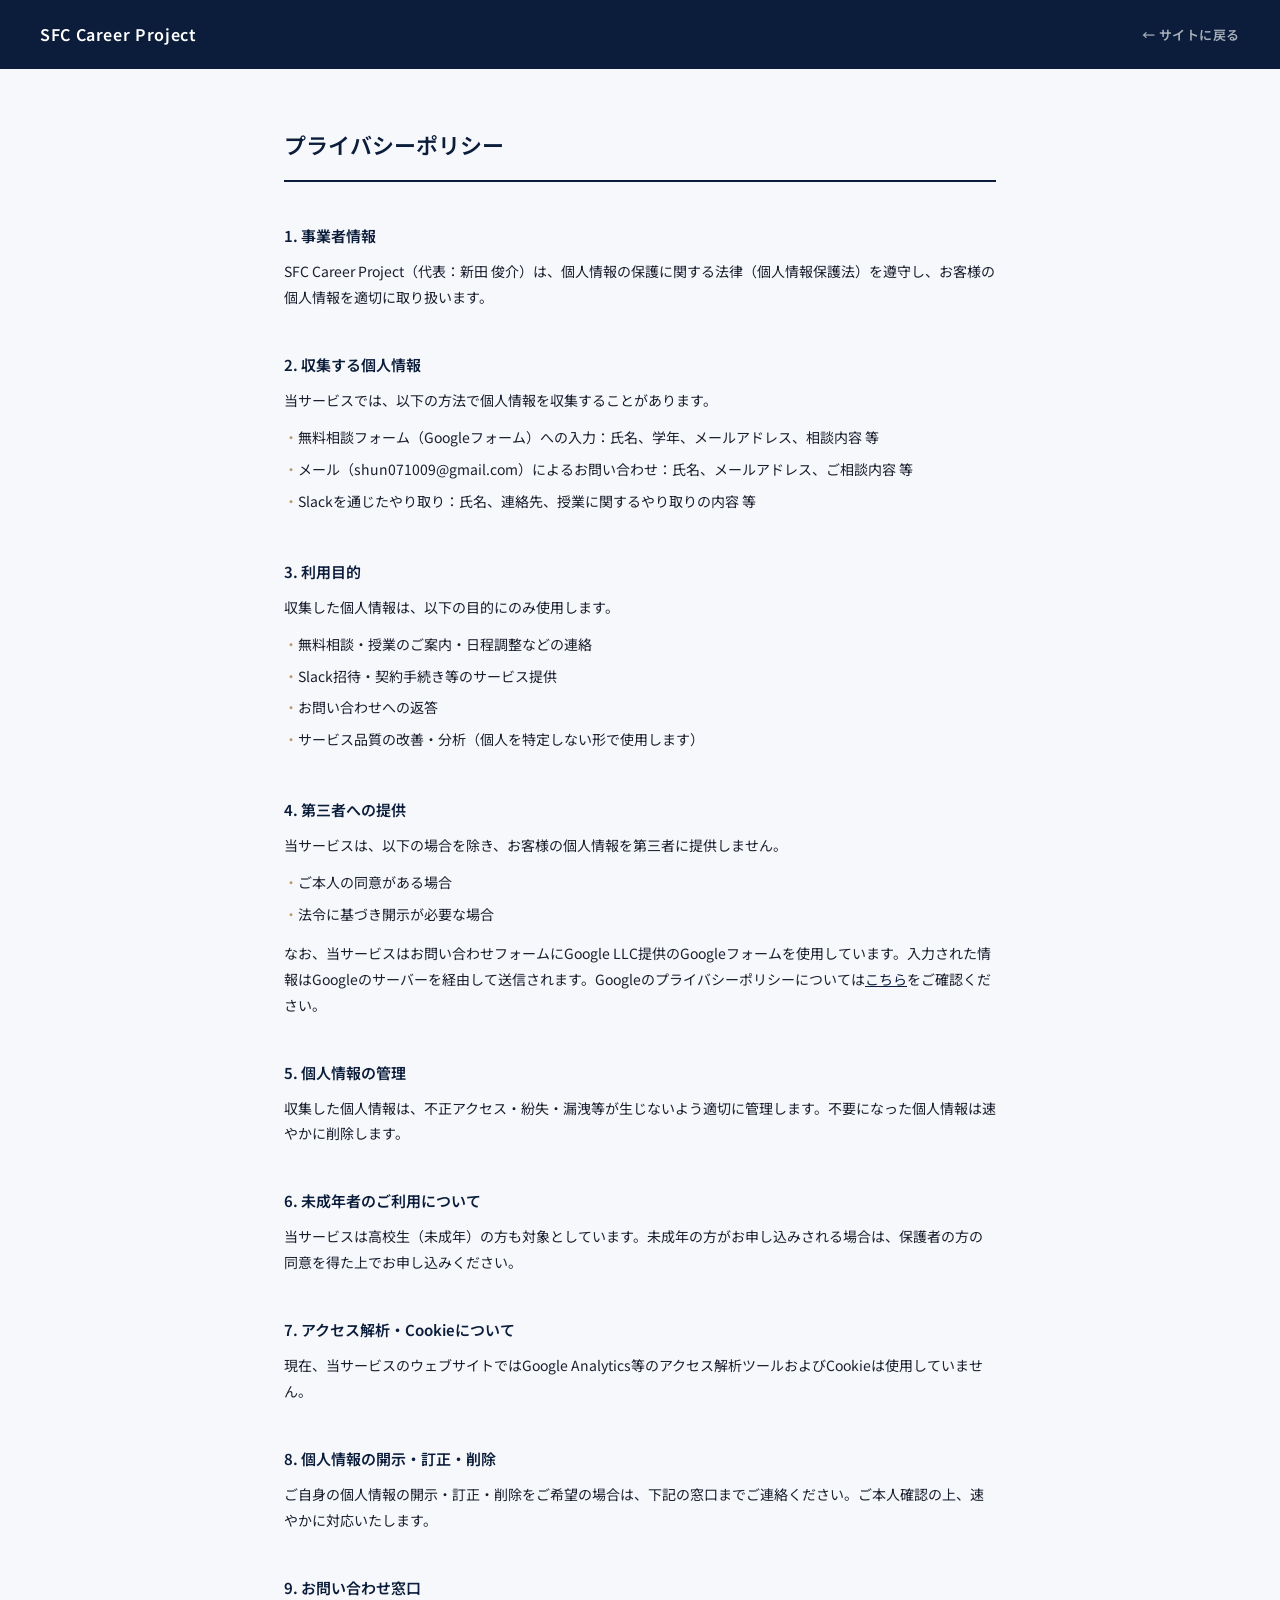
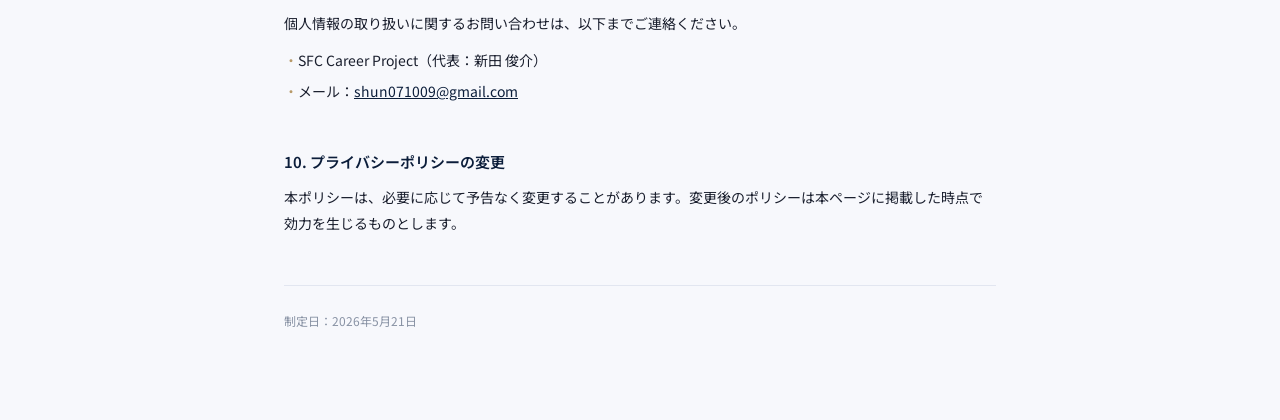
==== privacy.html @ fdcb7f55 "プライバシーポリシーページを追加・フッターリンクを接続 Co-Authored-By: Claude Sonnet 4.6 <noreply@anthropic.com>" ====
<!DOCTYPE html>
<html lang="ja">
<head>
<meta charset="UTF-8" />
<meta name="viewport" content="width=device-width, initial-scale=1.0" />
<title>プライバシーポリシー | SFC Career Project</title>
<link rel="preconnect" href="https://fonts.googleapis.com">
<link rel="preconnect" href="https://fonts.gstatic.com" crossorigin>
<link href="https://fonts.googleapis.com/css2?family=Noto+Sans+JP:wght@400;500;600&display=swap" rel="stylesheet">
<style>
  *, *::before, *::after { box-sizing: border-box; margin: 0; padding: 0; }
  body {
    font-family: 'Noto Sans JP', sans-serif;
    color: #1a1f2e;
    background: #f7f8fc;
    line-height: 1.8;
    font-size: 15px;
  }
  header {
    background: #0b1d3a;
    padding: 20px 40px;
    display: flex;
    align-items: center;
    justify-content: space-between;
  }
  header a {
    color: #fff;
    text-decoration: none;
    font-size: 16px;
    font-weight: 600;
    letter-spacing: .04em;
  }
  header .back {
    color: rgba(255,255,255,.65);
    font-size: 13px;
    display: flex;
    align-items: center;
    gap: 6px;
    text-decoration: none;
    transition: color .15s;
  }
  header .back:hover { color: #fff; }
  .container {
    max-width: 760px;
    margin: 0 auto;
    padding: 56px 24px 80px;
  }
  h1 {
    font-size: 22px;
    font-weight: 600;
    color: #0b1d3a;
    margin-bottom: 40px;
    padding-bottom: 16px;
    border-bottom: 2px solid #0b1d3a;
  }
  .section {
    margin-bottom: 40px;
  }
  h2 {
    font-size: 15px;
    font-weight: 600;
    color: #0b1d3a;
    margin-bottom: 10px;
  }
  p {
    font-size: 14px;
    color: #1a1f2e;
    line-height: 1.85;
    margin-bottom: 8px;
  }
  ul {
    list-style: none;
    margin: 6px 0 0;
  }
  ul li {
    font-size: 14px;
    color: #1a1f2e;
    padding: 3px 0;
    line-height: 1.85;
  }
  ul li::before {
    content: "・";
    color: #b89968;
  }
  a { color: #0b1d3a; }
  .note {
    margin-top: 48px;
    font-size: 12px;
    color: #8892a4;
    line-height: 1.8;
    border-top: 1px solid #e2e6f0;
    padding-top: 24px;
  }
  @media (max-width: 600px) {
    header { padding: 16px 20px; }
    .container { padding: 36px 20px 60px; }
    h1 { font-size: 18px; }
  }
</style>
</head>
<body>

<header>
  <a href="index.html">SFC Career Project</a>
  <a href="index.html" class="back">← サイトに戻る</a>
</header>

<div class="container">
  <h1>プライバシーポリシー</h1>

  <div class="section">
    <h2>1. 事業者情報</h2>
    <p>SFC Career Project（代表：新田 俊介）は、個人情報の保護に関する法律（個人情報保護法）を遵守し、お客様の個人情報を適切に取り扱います。</p>
  </div>

  <div class="section">
    <h2>2. 収集する個人情報</h2>
    <p>当サービスでは、以下の方法で個人情報を収集することがあります。</p>
    <ul>
      <li>無料相談フォーム（Googleフォーム）への入力：氏名、学年、メールアドレス、相談内容 等</li>
      <li>メール（shun071009@gmail.com）によるお問い合わせ：氏名、メールアドレス、ご相談内容 等</li>
      <li>Slackを通じたやり取り：氏名、連絡先、授業に関するやり取りの内容 等</li>
    </ul>
  </div>

  <div class="section">
    <h2>3. 利用目的</h2>
    <p>収集した個人情報は、以下の目的にのみ使用します。</p>
    <ul>
      <li>無料相談・授業のご案内・日程調整などの連絡</li>
      <li>Slack招待・契約手続き等のサービス提供</li>
      <li>お問い合わせへの返答</li>
      <li>サービス品質の改善・分析（個人を特定しない形で使用します）</li>
    </ul>
  </div>

  <div class="section">
    <h2>4. 第三者への提供</h2>
    <p>当サービスは、以下の場合を除き、お客様の個人情報を第三者に提供しません。</p>
    <ul>
      <li>ご本人の同意がある場合</li>
      <li>法令に基づき開示が必要な場合</li>
    </ul>
    <p style="margin-top:10px;">なお、当サービスはお問い合わせフォームにGoogle LLC提供のGoogleフォームを使用しています。入力された情報はGoogleのサーバーを経由して送信されます。Googleのプライバシーポリシーについては<a href="https://policies.google.com/privacy" target="_blank" rel="noopener">こちら</a>をご確認ください。</p>
  </div>

  <div class="section">
    <h2>5. 個人情報の管理</h2>
    <p>収集した個人情報は、不正アクセス・紛失・漏洩等が生じないよう適切に管理します。不要になった個人情報は速やかに削除します。</p>
  </div>

  <div class="section">
    <h2>6. 未成年者のご利用について</h2>
    <p>当サービスは高校生（未成年）の方も対象としています。未成年の方がお申し込みされる場合は、保護者の方の同意を得た上でお申し込みください。</p>
  </div>

  <div class="section">
    <h2>7. アクセス解析・Cookieについて</h2>
    <p>現在、当サービスのウェブサイトではGoogle Analytics等のアクセス解析ツールおよびCookieは使用していません。</p>
  </div>

  <div class="section">
    <h2>8. 個人情報の開示・訂正・削除</h2>
    <p>ご自身の個人情報の開示・訂正・削除をご希望の場合は、下記の窓口までご連絡ください。ご本人確認の上、速やかに対応いたします。</p>
  </div>

  <div class="section">
    <h2>9. お問い合わせ窓口</h2>
    <p>個人情報の取り扱いに関するお問い合わせは、以下までご連絡ください。</p>
    <ul>
      <li>SFC Career Project（代表：新田 俊介）</li>
      <li>メール：<a href="mailto:shun071009@gmail.com">shun071009@gmail.com</a></li>
    </ul>
  </div>

  <div class="section">
    <h2>10. プライバシーポリシーの変更</h2>
    <p>本ポリシーは、必要に応じて予告なく変更することがあります。変更後のポリシーは本ページに掲載した時点で効力を生じるものとします。</p>
  </div>

  <p class="note">制定日：2026年5月21日</p>
</div>

</body>
</html>
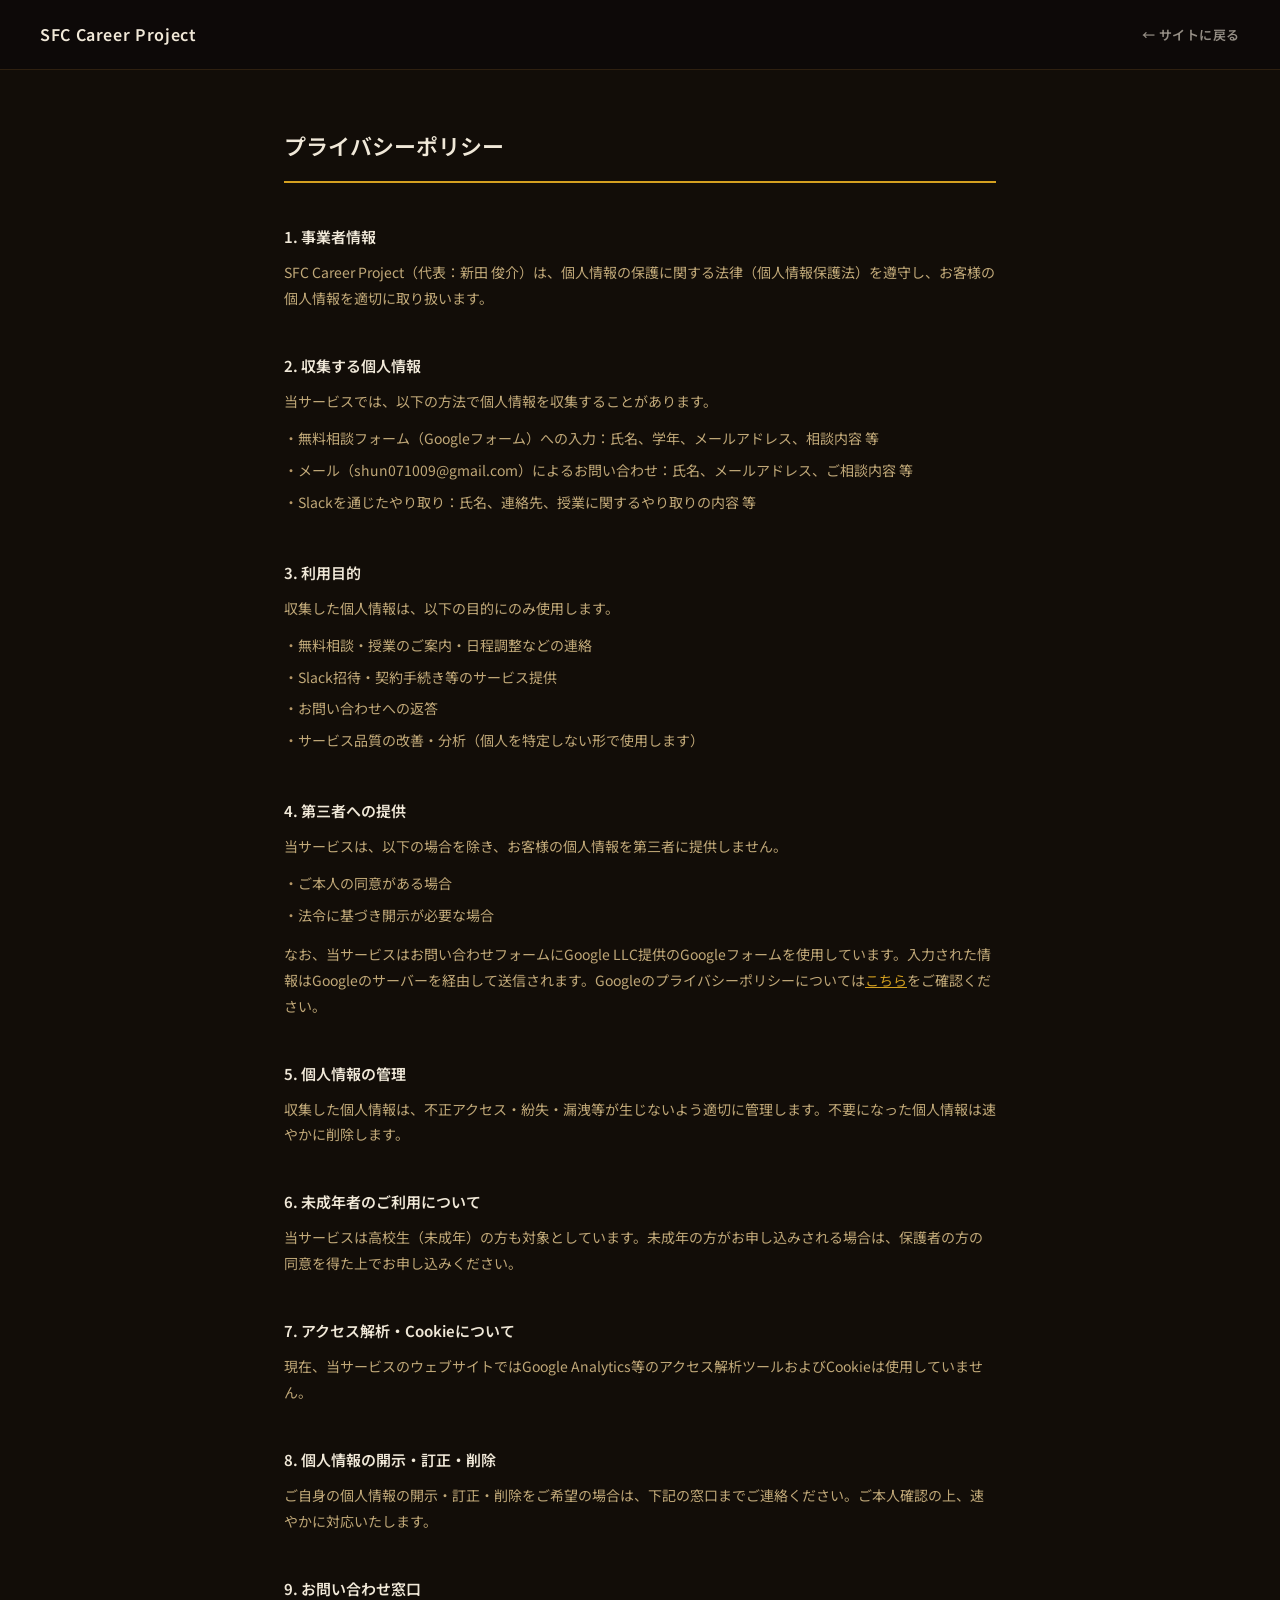
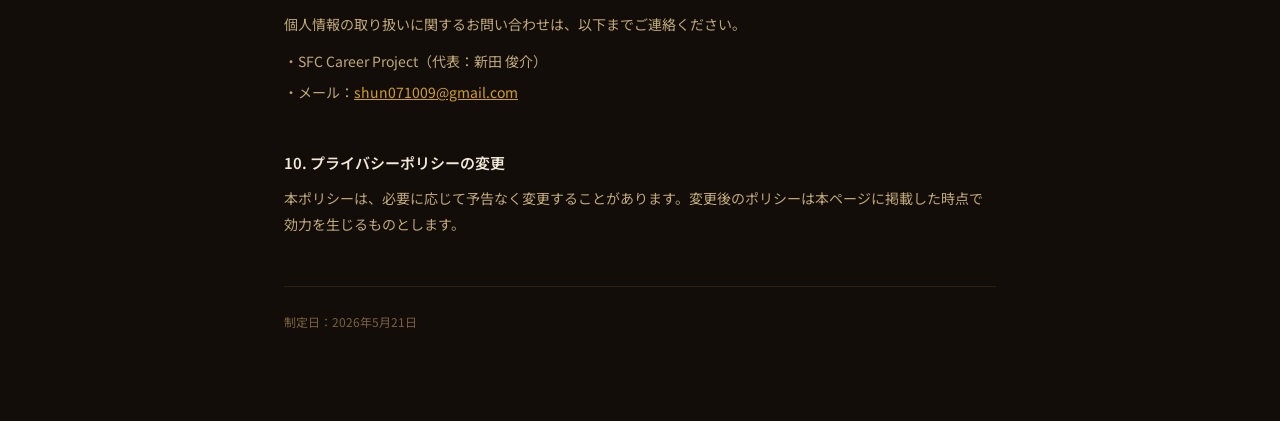
==== commit 375de357: "全ページをダーク×ゴールドテーマに全面刷新 - すべての白背景をウォームブラック（#120d08系）に変更 - テキストをウォームホワイト（#f0e8d8）に変更 - 見出し・数字・アクセントをゴール" ====
--- a/privacy.html
+++ b/privacy.html
@@ -11,27 +11,28 @@
   *, *::before, *::after { box-sizing: border-box; margin: 0; padding: 0; }
   body {
     font-family: 'Noto Sans JP', sans-serif;
-    color: #1a1f2e;
-    background: #f7f8fc;
+    color: #f0e8d8;
+    background: #120d08;
     line-height: 1.8;
     font-size: 15px;
   }
   header {
-    background: #0b1d3a;
+    background: #0d0908;
+    border-bottom: 1px solid #2e2010;
     padding: 20px 40px;
     display: flex;
     align-items: center;
     justify-content: space-between;
   }
   header a {
-    color: #fff;
+    color: #f0e8d8;
     text-decoration: none;
     font-size: 16px;
     font-weight: 600;
     letter-spacing: .04em;
   }
   header .back {
-    color: rgba(255,255,255,.65);
+    color: rgba(240,232,216,.6);
     font-size: 13px;
     display: flex;
     align-items: center;
@@ -39,7 +40,7 @@
     text-decoration: none;
     transition: color .15s;
   }
-  header .back:hover { color: #fff; }
+  header .back:hover { color: #d4a020; }
   .container {
     max-width: 760px;
     margin: 0 auto;
@@ -48,10 +49,10 @@
   h1 {
     font-size: 22px;
     font-weight: 600;
-    color: #0b1d3a;
+    color: #f0e8d8;
     margin-bottom: 40px;
     padding-bottom: 16px;
-    border-bottom: 2px solid #0b1d3a;
+    border-bottom: 2px solid #d4a020;
   }
   .section {
     margin-bottom: 40px;
@@ -59,12 +60,12 @@
   h2 {
     font-size: 15px;
     font-weight: 600;
-    color: #0b1d3a;
+    color: #f0e8d8;
     margin-bottom: 10px;
   }
   p {
     font-size: 14px;
-    color: #1a1f2e;
+    color: #c0a878;
     line-height: 1.85;
     margin-bottom: 8px;
   }
@@ -74,7 +75,7 @@
   }
   ul li {
     font-size: 14px;
-    color: #1a1f2e;
+    color: #c0a878;
     padding: 3px 0;
     line-height: 1.85;
   }
@@ -82,13 +83,13 @@
     content: "・";
     color: #b89968;
   }
-  a { color: #0b1d3a; }
+  a { color: #d4a020; }
   .note {
     margin-top: 48px;
     font-size: 12px;
-    color: #8892a4;
+    color: #7a6040;
     line-height: 1.8;
-    border-top: 1px solid #e2e6f0;
+    border-top: 1px solid #2e2010;
     padding-top: 24px;
   }
   @media (max-width: 600px) {
